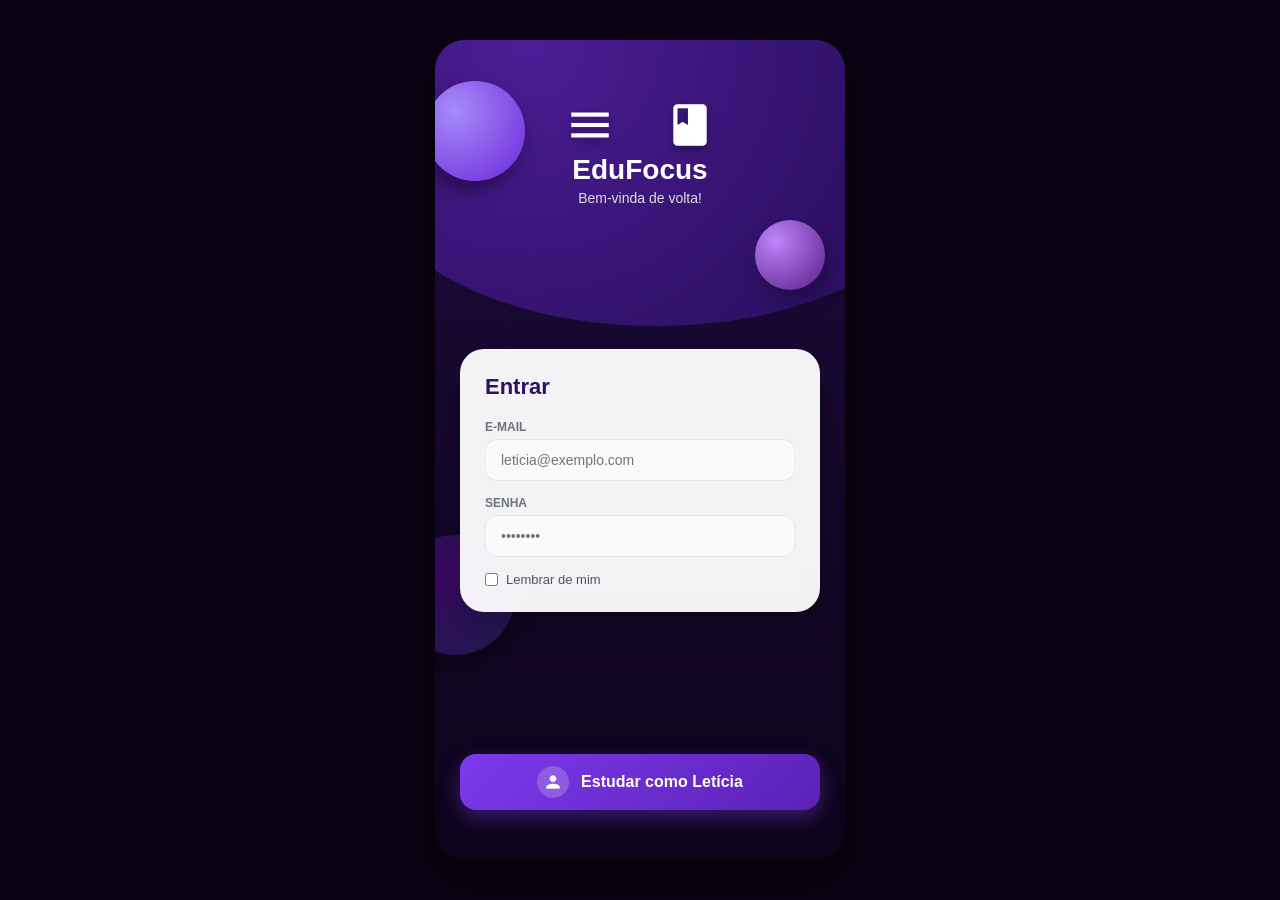
==== index.html @ 9001eaa8 "primeiro commit" ====
<!DOCTYPE html>
<html lang="pt-BR">
<head>
    <meta charset="UTF-8">
    <meta name="viewport" content="width=device-width, initial-scale=1.0">
    <title>EduFocus Login</title>
    <link href="https://fonts.googleapis.com/icon?family=Material+Icons" rel="stylesheet">
    <link rel="stylesheet" href="style.css">
</head>
<body>

    <div class="app-screen">
        <div class="bg-wave"></div>
        <div class="sphere sphere-1"></div>
        <div class="sphere sphere-2"></div>
        <div class="sphere sphere-3"></div>

        <div class="content-container">
            
            <div class="app-header">
                <span class="material-icons study-icon">menu_book</span>
                <h1>EduFocus</h1>
                <p>Bem-vinda de volta!</p>
            </div>

            <div class="login-card">
                <h2>Entrar</h2>
                
                <div class="input-group">
                    <label>E-mail</label>
                    <input type="email" placeholder="leticia@exemplo.com">
                </div>
                
                <div class="input-group">
                    <label>Senha</label>
                    <input type="password" placeholder="••••••••">
                </div>

                <div class="remember-me">
                    <input type="checkbox" id="remember">
                    <label for="remember">Lembrar de mim</label>
                </div>
            </div>

            <div class="user-action-area">
                <button id="leticia-btn" class="leticia-profile-btn">
                    <div class="avatar">
                        <span class="material-icons">person</span>
                    </div>
                    <span>Estudar como Letícia</span>
                </button>
            </div>

        </div>
    </div>

</body>
</html>
---- style.css ----
* {
    margin: 0;
    padding: 0;
    box-sizing: border-box;
    font-family: 'Segoe UI', Roboto, Helvetica, Arial, sans-serif;
}

body {
    width: 100vw;
    height: 100vh;
    background-color: #0b0314; /* Fundo super escuro */
    display: flex;
    justify-content: center;
    align-items: center;
    overflow: hidden;
}

/* Container do Celular */
.app-screen {
    position: relative;
    width: 100%;
    max-width: 410px;
    height: 100%;
    max-height: 820px;
    background: linear-gradient(180deg, #1f0b3d 0%, #0d041a 100%);
    border-radius: 30px;
    box-shadow: 0 20px 40px rgba(0,0,0,0.6);
    overflow: hidden;
    display: flex;
    flex-direction: column;
}

/* --- Formas Fluídas de Fundo (Estilo da Foto) --- */
.bg-wave {
    position: absolute;
    top: -10%;
    left: -20%;
    width: 150%;
    height: 45%;
    background: radial-gradient(circle at 30% 20%, #4c1d95 0%, #2e1065 70%);
    border-radius: 0 0 50% 60%;
    transform: rotate(-5deg);
    z-index: 1;
}

/* Esferas 3D Flutuantes */
.sphere {
    position: absolute;
    border-radius: 50%;
    z-index: 2;
}

.sphere-1 {
    width: 100px;
    height: 100px;
    top: 5%;
    left: -10px;
    background: radial-gradient(circle at 30% 30%, #a78bfa, #6d28d9);
    box-shadow: -5px 10px 20px rgba(0,0,0,0.4);
}

.sphere-2 {
    width: 70px;
    height: 70px;
    top: 22%;
    right: 20px;
    background: radial-gradient(circle at 30% 30%, #c084fc, #581c87);
    box-shadow: 5px 10px 20px rgba(0,0,0,0.3);
}

.sphere-3 {
    width: 120px;
    height: 120px;
    bottom: 25%;
    left: -40px;
    background: radial-gradient(circle at 30% 30%, #3b0764, #1e1b4b);
    box-shadow: -5px 10px 25px rgba(0,0,0,0.5);
}

/* --- Conteúdo por cima do fundo --- */
.content-container {
    position: relative;
    z-index: 3;
    width: 100%;
    height: 100%;
    padding: 40px 25px;
    display: flex;
    flex-direction: column;
    justify-content: space-between;
}

/* Topo do App */
.app-header {
    color: white;
    text-align: center;
    margin-top: 20px;
}

.study-icon {
    font-size: 50px !important;
    text-shadow: 0 4px 10px rgba(0,0,0,0.3);
}

.app-header h1 {
    font-size: 28px;
    font-weight: 700;
}

.app-header p {
    font-size: 14px;
    color: #ddd;
    margin-top: 4px;
}

/* Card Branco de Login (Igual ao da foto) */
.login-card {
    background-color: rgba(255, 255, 255, 0.95);
    backdrop-filter: blur(10px);
    border-radius: 24px;
    padding: 25px;
    box-shadow: 0 15px 30px rgba(0,0,0,0.2);
    width: 100%;
}

.login-card h2 {
    color: #2e1065;
    font-size: 22px;
    margin-bottom: 20px;
}

.input-group {
    margin-bottom: 15px;
    text-align: left;
}

.input-group label {
    display: block;
    font-size: 12px;
    font-weight: 600;
    color: #6b7280;
    margin-bottom: 5px;
    text-transform: uppercase;
}

.input-group input {
    width: 100%;
    padding: 12px 15px;
    border: 1px solid #e5e7eb;
    border-radius: 12px;
    background-color: #f9fafb;
    color: #111827;
    font-size: 14px;
    outline: none;
    transition: 0.2s;
}

.input-group input:focus {
    border-color: #7c3aed;
    background-color: #fff;
}

.remember-me {
    display: flex;
    align-items: center;
    gap: 8px;
    font-size: 13px;
    color: #4b5563;
    margin-top: 10px;
}

/* Área inferior com o seu Botão */
.user-action-area {
    width: 100%;
    display: flex;
    justify-content: center;
    margin-bottom: 10px;
}

.leticia-profile-btn {
    background: linear-gradient(135deg, #7c3aed 0%, #5b21b6 100%);
    border: none;
    width: 100%;
    padding: 12px;
    border-radius: 16px;
    color: white;
    font-size: 16px;
    font-weight: 600;
    display: flex;
    align-items: center;
    justify-content: center;
    gap: 12px;
    cursor: pointer;
    box-shadow: 0 8px 20px rgba(124, 58, 237, 0.4);
    transition: transform 0.2s, box-shadow 0.2s;
}

.leticia-profile-btn:active {
    transform: scale(0.98);
    box-shadow: 0 4px 10px rgba(124, 58, 237, 0.2);
}

.avatar {
    width: 32px;
    height: 32px;
    background-color: rgba(255, 255, 255, 0.2);
    border-radius: 50%;
    display: flex;
    justify-content: center;
    align-items: center;
}

.avatar .material-icons {
    font-size: 20px;
}
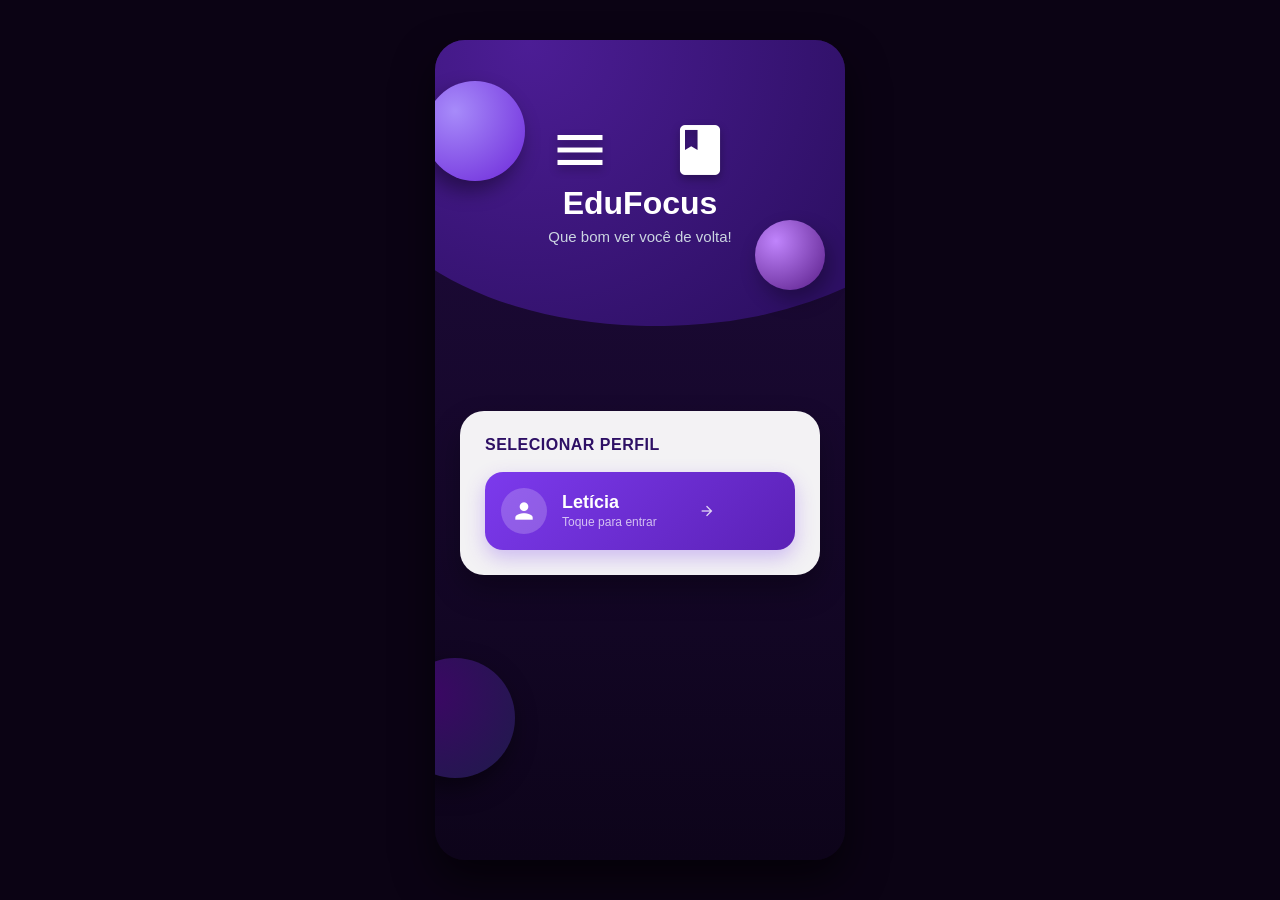
==== commit e297353f: "alterações na tela de login (tirei login email e senha)" ====
--- a/index.html
+++ b/index.html
@@ -20,39 +20,28 @@
             <div class="app-header">
                 <span class="material-icons study-icon">menu_book</span>
                 <h1>EduFocus</h1>
-                <p>Bem-vinda de volta!</p>
+                <p>Que bom ver você de volta!</p>
             </div>
 
             <div class="login-card">
-                <h2>Entrar</h2>
+                <h2>Selecionar Perfil</h2>
                 
-                <div class="input-group">
-                    <label>E-mail</label>
-                    <input type="email" placeholder="leticia@exemplo.com">
-                </div>
-                
-                <div class="input-group">
-                    <label>Senha</label>
-                    <input type="password" placeholder="••••••••">
-                </div>
-
-                <div class="remember-me">
-                    <input type="checkbox" id="remember">
-                    <label for="remember">Lembrar de mim</label>
-                </div>
-            </div>
-
-            <div class="user-action-area">
                 <button id="leticia-btn" class="leticia-profile-btn">
                     <div class="avatar">
                         <span class="material-icons">person</span>
                     </div>
-                    <span>Estudar como Letícia</span>
+                    <div class="user-info">
+                        <span class="user-name">Letícia</span>
+                        <span class="user-status">Toque para entrar</span>
+                    </div>
+                    <span class="material-icons arrow-icon">arrow_forward_ios</span>
                 </button>
             </div>
 
+            <div class="footer-space"></div>
+
         </div>
     </div>
-
+<script src="script.js"></script>
 </body>
 </html>
--- a/style.css
+++ b/style.css
@@ -30,7 +30,7 @@
     flex-direction: column;
 }
 
-/* --- Formas Fluídas de Fundo (Estilo da Foto) --- */
+/* --- Formas Fluídas de Fundo --- */
 .bg-wave {
     position: absolute;
     top: -10%;
@@ -71,7 +71,7 @@
 .sphere-3 {
     width: 120px;
     height: 120px;
-    bottom: 25%;
+    bottom: 10%;
     left: -40px;
     background: radial-gradient(circle at 30% 30%, #3b0764, #1e1b4b);
     box-shadow: -5px 10px 25px rgba(0,0,0,0.5);
@@ -93,122 +93,111 @@
 .app-header {
     color: white;
     text-align: center;
-    margin-top: 20px;
+    margin-top: 40px;
 }
 
 .study-icon {
-    font-size: 50px !important;
+    font-size: 60px !important;
     text-shadow: 0 4px 10px rgba(0,0,0,0.3);
+    margin-bottom: 5px;
 }
 
 .app-header h1 {
-    font-size: 28px;
+    font-size: 32px;
     font-weight: 700;
 }
 
 .app-header p {
-    font-size: 14px;
-    color: #ddd;
-    margin-top: 4px;
-}
-
-/* Card Branco de Login (Igual ao da foto) */
+    font-size: 15px;
+    color: #cbd5e1;
+    margin-top: 6px;
+}
+
+/* Card Branco Centralizado */
 .login-card {
     background-color: rgba(255, 255, 255, 0.95);
     backdrop-filter: blur(10px);
     border-radius: 24px;
     padding: 25px;
-    box-shadow: 0 15px 30px rgba(0,0,0,0.2);
-    width: 100%;
+    box-shadow: 0 15px 30px rgba(0,0,0,0.3);
+    width: 100%;
+    margin-bottom: 40px;
 }
 
 .login-card h2 {
     color: #2e1065;
-    font-size: 22px;
-    margin-bottom: 20px;
-}
-
-.input-group {
-    margin-bottom: 15px;
-    text-align: left;
-}
-
-.input-group label {
-    display: block;
-    font-size: 12px;
+    font-size: 16px;
+    text-transform: uppercase;
+    letter-spacing: 0.5px;
+    margin-bottom: 18px;
     font-weight: 600;
-    color: #6b7280;
-    margin-bottom: 5px;
-    text-transform: uppercase;
-}
-
-.input-group input {
-    width: 100%;
-    padding: 12px 15px;
-    border: 1px solid #e5e7eb;
-    border-radius: 12px;
-    background-color: #f9fafb;
-    color: #111827;
-    font-size: 14px;
-    outline: none;
-    transition: 0.2s;
-}
-
-.input-group input:focus {
-    border-color: #7c3aed;
-    background-color: #fff;
-}
-
-.remember-me {
-    display: flex;
-    align-items: center;
-    gap: 8px;
-    font-size: 13px;
-    color: #4b5563;
-    margin-top: 10px;
-}
-
-/* Área inferior com o seu Botão */
-.user-action-area {
-    width: 100%;
-    display: flex;
-    justify-content: center;
-    margin-bottom: 10px;
-}
-
+}
+
+/* O Novo Botão de Perfil da Letícia */
 .leticia-profile-btn {
     background: linear-gradient(135deg, #7c3aed 0%, #5b21b6 100%);
     border: none;
     width: 100%;
-    padding: 12px;
-    border-radius: 16px;
+    padding: 16px;
+    border-radius: 18px;
     color: white;
-    font-size: 16px;
-    font-weight: 600;
     display: flex;
     align-items: center;
-    justify-content: center;
-    gap: 12px;
     cursor: pointer;
-    box-shadow: 0 8px 20px rgba(124, 58, 237, 0.4);
+    box-shadow: 0 8px 20px rgba(124, 58, 237, 0.3);
     transition: transform 0.2s, box-shadow 0.2s;
 }
 
+.leticia-profile-btn:hover {
+    transform: translateY(-2px);
+    box-shadow: 0 12px 24px rgba(124, 58, 237, 0.4);
+}
+
 .leticia-profile-btn:active {
-    transform: scale(0.98);
-    box-shadow: 0 4px 10px rgba(124, 58, 237, 0.2);
-}
-
+    transform: scale(0.97);
+}
+
+/* Avatar dentro do botão */
 .avatar {
-    width: 32px;
-    height: 32px;
+    width: 46px;
+    height: 46px;
     background-color: rgba(255, 255, 255, 0.2);
     border-radius: 50%;
     display: flex;
     justify-content: center;
     align-items: center;
+    margin-right: 15px;
 }
 
 .avatar .material-icons {
-    font-size: 20px;
+    font-size: 26px;
+}
+
+/* Textos internos do perfil */
+.user-info {
+    display: flex;
+    flex-direction: column;
+    text-align: left;
+    flex-grow: 1; /* Faz ocupar o espaço e empurrar a seta */
+}
+
+.user-name {
+    font-size: 18px;
+    font-weight: 600;
+}
+
+.user-status {
+    font-size: 12px;
+    color: rgba(255, 255, 255, 0.7);
+    margin-top: 2px;
+}
+
+/* Seta na ponta direita */
+.arrow-icon {
+    font-size: 16px !important;
+    color: rgba(255, 255, 255, 0.8);
+}
+
+.footer-space {
+    height: 40px; /* Apenas para manter o equilíbrio visual da tela */
 }
